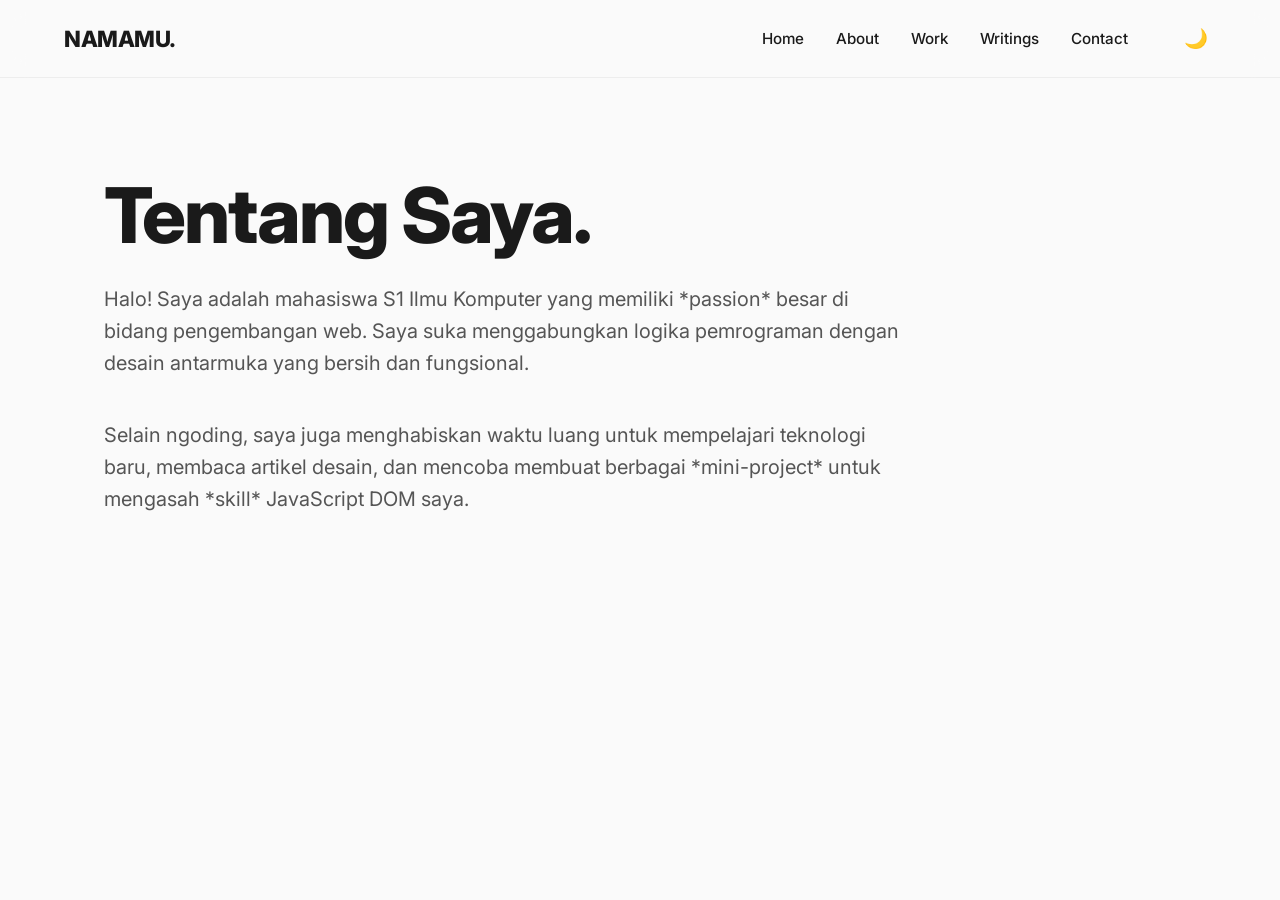
==== about.html @ 1f4ce3ba "Add files via upload" ====
<!DOCTYPE html>
<html lang="id">
<head>
    <meta charset="UTF-8">
    <meta name="viewport" content="width=device-width, initial-scale=1.0">
    <title>About - Portofolio Minimalis</title>
    <link href="https://fonts.googleapis.com/css2?family=Inter:wght@400;500;600;800&display=swap" rel="stylesheet">
    <link rel="stylesheet" href="style.css">
</head>
<body>

    <header>
        <div class="logo">NAMAMU.</div>
        <nav>
            <ul class="nav-links">
                <li><a href="index.html">Home</a></li>
                <li><a href="about.html">About</a></li>
                <li><a href="work.html">Work</a></li>
                <li><a href="writings.html">Writings</a></li>
                <li><a href="contact.html">Contact</a></li>
            </ul>
            <button class="theme-toggle" id="theme-btn">🌙</button>
        </nav>
    </header>

    <main>
        <section class="hero" style="min-height: auto; padding-top: 2rem;">
            <h1>Tentang Saya.</h1>
            <p style="max-width: 800px;">
                Halo! Saya adalah mahasiswa S1 Ilmu Komputer yang memiliki *passion* besar di bidang pengembangan web. Saya suka menggabungkan logika pemrograman dengan desain antarmuka yang bersih dan fungsional.
            </p>
            <p style="max-width: 800px;">
                Selain ngoding, saya juga menghabiskan waktu luang untuk mempelajari teknologi baru, membaca artikel desain, dan mencoba membuat berbagai *mini-project* untuk mengasah *skill* JavaScript DOM saya.
            </p>
        </section>
    </main>

    <script src="scripts.js"></script>
</body>
</html>
---- style.css ----
/* Reset & Base */
* {
    margin: 0;
    padding: 0;
    box-sizing: border-box;
    /* Ini yang sudah diperbaiki! */
}

body {
    font-family: 'Inter', 'Segoe UI', Tahoma, Geneva, Verdana, sans-serif;
    background-color: #fafafa;
    color: #1a1a1a;
    line-height: 1.6;
    transition: background-color 0.4s ease, color 0.4s ease;
}

/* Dark Mode Variables */
body.dark-mode {
    background-color: #121212;
    color: #f5f5f5;
}

/* Header & Nav (Responsive & Sticky) */
header {
    position: sticky;
    top: 0;
    width: 100%;
    background-color: rgba(250, 250, 250, 0.8);
    backdrop-filter: blur(12px);
    /* Efek blur ala web modern */
    -webkit-backdrop-filter: blur(12px);
    border-bottom: 1px solid rgba(0, 0, 0, 0.05);
    z-index: 1000;
    padding: 1.2rem 5%;
    display: flex;
    justify-content: space-between;
    align-items: center;
}

body.dark-mode header {
    background-color: rgba(18, 18, 18, 0.8);
    border-bottom: 1px solid rgba(255, 255, 255, 0.1);
}

.logo {
    font-weight: 800;
    font-size: 1.4rem;
    letter-spacing: -0.5px;
}

/* Navigasi */
nav {
    display: flex;
    align-items: center;
    gap: 3rem;
}

.nav-links {
    display: flex;
    gap: 2rem;
    list-style: none;
}

.nav-links a {
    text-decoration: none;
    color: inherit;
    font-weight: 500;
    font-size: 0.95rem;
    position: relative;
    padding-bottom: 5px;
}

/* Efek garis bawah saat disentuh (hover) */
.nav-links a::after {
    content: '';
    position: absolute;
    width: 0;
    height: 2px;
    bottom: 0;
    left: 0;
    background-color: #007bff;
    transition: width 0.3s ease;
}

.nav-links a:hover::after {
    width: 100%;
}

/* Tombol Dark Mode */
.theme-toggle {
    background: none;
    border: none;
    cursor: pointer;
    font-size: 1.2rem;
    padding: 0.5rem;
    color: inherit;
    transition: transform 0.2s;
}

.theme-toggle:hover {
    transform: scale(1.1);
}

/* Main Content & Layout */
main {
    max-width: 1200px;
    margin: 0 auto;
    padding: 4rem 5%;
}

/* Hero Section (Halaman Utama) */
.hero {
    min-height: 70vh;
    display: flex;
    flex-direction: column;
    justify-content: center;
    align-items: flex-start;
}

.hero h1 {
    /* Ukuran font responsif mengikuti lebar layar */
    font-size: clamp(3rem, 6vw, 5.5rem);
    line-height: 1.1;
    font-weight: 800;
    letter-spacing: -2px;
    margin-bottom: 1.5rem;
}

.hero p {
    font-size: clamp(1rem, 2vw, 1.25rem);
    max-width: 600px;
    color: #555;
    margin-bottom: 2.5rem;
}

body.dark-mode .hero p {
    color: #bbb;
}

/* Tombol Elegan */
.btn {
    display: inline-block;
    padding: 1rem 2.5rem;
    background-color: #1a1a1a;
    color: #fff;
    text-decoration: none;
    border-radius: 50px;
    font-weight: 600;
    transition: all 0.3s ease;
    border: 1px solid transparent;
}

.btn:hover {
    background-color: #333;
    box-shadow: 0 10px 20px rgba(0, 0, 0, 0.1);
    transform: translateY(-2px);
}

body.dark-mode .btn {
    background-color: #f5f5f5;
    color: #121212;
}

body.dark-mode .btn:hover {
    background-color: #fff;
    box-shadow: 0 10px 20px rgba(255, 255, 255, 0.1);
}

/* Articles List (writings.html) */
.articles-list {
    display: flex;
    flex-direction: column;
    gap: 3rem;
    max-width: 800px;
}

.article-item {
    border-bottom: 1px solid rgba(0, 0, 0, 0.1);
    padding-bottom: 2rem;
}

body.dark-mode .article-item {
    border-bottom: 1px solid rgba(255, 255, 255, 0.1);
}

.article-date {
    font-size: 0.9rem;
    color: #888;
    margin-bottom: 0.5rem;
    text-transform: uppercase;
    letter-spacing: 1px;
}

body.dark-mode .article-date {
    color: #999;
}

.article-item h2 {
    font-size: 1.8rem;
    font-weight: 800;
    margin-bottom: 1rem;
    letter-spacing: -0.5px;
}

.article-item h2 a {
    text-decoration: none;
    color: inherit;
    transition: color 0.3s ease;
}

.article-item h2 a:hover {
    color: #007bff;
}

.article-excerpt {
    color: #555;
    margin-bottom: 1.5rem;
    font-size: 1.05rem;
}

body.dark-mode .article-excerpt {
    color: #bbb;
}

.read-more {
    font-weight: 600;
    color: #1a1a1a;
    text-decoration: none;
    display: inline-flex;
    align-items: center;
    gap: 0.5rem;
    transition: color 0.3s ease, transform 0.3s ease;
}

body.dark-mode .read-more {
    color: #f5f5f5;
}

.read-more:hover {
    color: #007bff;
    transform: translateX(5px);
}

/* Projects Grid (work.html) */
.projects-grid {
    display: grid;
    grid-template-columns: repeat(auto-fill, minmax(300px, 1fr));
    gap: 2rem;
}

.project-card {
    background-color: #fff;
    border: 1px solid rgba(0, 0, 0, 0.05);
    border-radius: 12px;
    padding: 2.5rem 2rem;
    transition: transform 0.3s ease, box-shadow 0.3s ease;
}

body.dark-mode .project-card {
    background-color: #1a1a1a;
    border-color: rgba(255, 255, 255, 0.05);
}

.project-card:hover {
    transform: translateY(-5px);
    box-shadow: 0 10px 30px rgba(0, 0, 0, 0.05);
}

body.dark-mode .project-card:hover {
    box-shadow: 0 10px 30px rgba(255, 255, 255, 0.05);
}

.project-content h3 {
    font-size: 1.5rem;
    margin-bottom: 1rem;
    font-weight: 800;
}

.project-content p {
    color: #555;
    margin-bottom: 2rem;
}

body.dark-mode .project-content p {
    color: #bbb;
}

.project-links {
    display: flex;
    gap: 1rem;
    flex-wrap: wrap;
}

.btn-outline {
    display: inline-block;
    padding: 0.6rem 1.2rem;
    border: 1px solid #1a1a1a;
    color: #1a1a1a;
    text-decoration: none;
    border-radius: 50px;
    font-size: 0.9rem;
    font-weight: 600;
    transition: all 0.3s ease;
}

.btn-outline:hover {
    background-color: #1a1a1a;
    color: #fff;
}

body.dark-mode .btn-outline {
    border-color: #f5f5f5;
    color: #f5f5f5;
}

body.dark-mode .btn-outline:hover {
    background-color: #f5f5f5;
    color: #121212;
}

/* Contact Layout (contact.html) */
.contact-container {
    display: grid;
    grid-template-columns: 1fr 2fr;
    gap: 4rem;
}

@media (max-width: 768px) {
    .contact-container {
        grid-template-columns: 1fr;
    }
}

.contact-info h3 {
    font-size: 1.5rem;
    margin-bottom: 1rem;
    font-weight: 800;
}

.contact-info p {
    margin-bottom: 2rem;
    color: #555;
}

body.dark-mode .contact-info p {
    color: #bbb;
}

.contact-info a {
    color: inherit;
    text-decoration: none;
    transition: color 0.3s ease;
}

.contact-info a:hover {
    color: #007bff;
}

.social-links {
    display: flex;
    flex-direction: column;
    gap: 1rem;
}

.form-group {
    margin-bottom: 1.5rem;
}

.form-group label {
    display: block;
    margin-bottom: 0.5rem;
    font-weight: 600;
    font-size: 0.9rem;
}

.form-group input,
.form-group textarea {
    width: 100%;
    padding: 1rem;
    border: 1px solid rgba(0, 0, 0, 0.1);
    border-radius: 8px;
    background-color: #fff;
    font-family: inherit;
    font-size: 1rem;
    color: inherit;
    transition: border-color 0.3s ease;
}

.form-group input:focus,
.form-group textarea:focus {
    outline: none;
    border-color: #007bff;
}

body.dark-mode .form-group input,
body.dark-mode .form-group textarea {
    background-color: #1a1a1a;
    border-color: rgba(255, 255, 255, 0.1);
}

body.dark-mode .form-group input:focus,
body.dark-mode .form-group textarea:focus {
    border-color: #007bff;
}
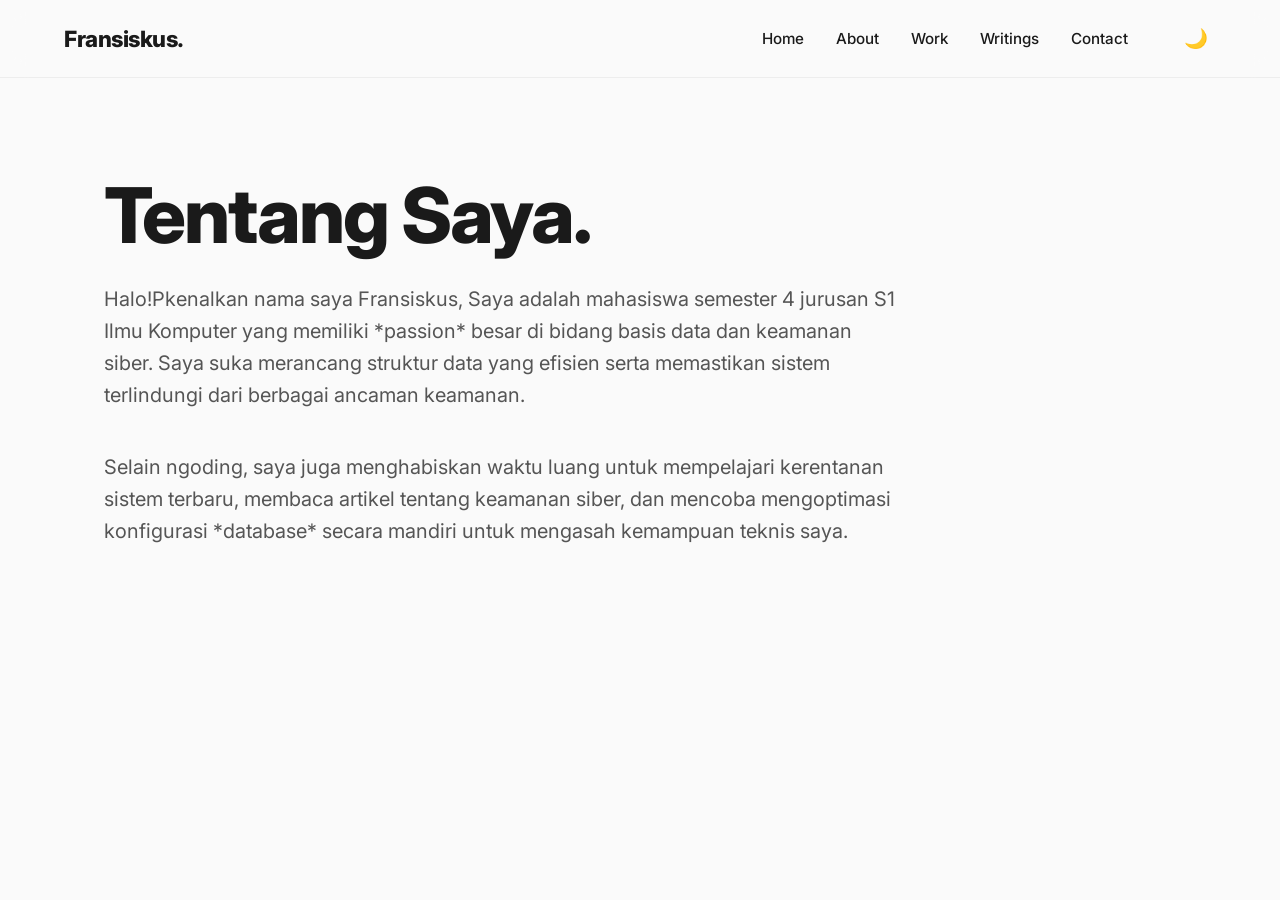
==== commit 8686729f: "Add files via upload" ====
--- a/about.html
+++ b/about.html
@@ -10,7 +10,7 @@
 <body>
 
     <header>
-        <div class="logo">NAMAMU.</div>
+        <div class="logo">Fransiskus.</div>
         <nav>
             <ul class="nav-links">
                 <li><a href="index.html">Home</a></li>
@@ -27,10 +27,10 @@
         <section class="hero" style="min-height: auto; padding-top: 2rem;">
             <h1>Tentang Saya.</h1>
             <p style="max-width: 800px;">
-                Halo! Saya adalah mahasiswa S1 Ilmu Komputer yang memiliki *passion* besar di bidang pengembangan web. Saya suka menggabungkan logika pemrograman dengan desain antarmuka yang bersih dan fungsional.
+                Halo!Pkenalkan nama saya Fransiskus, Saya adalah mahasiswa semester 4 jurusan S1 Ilmu Komputer yang memiliki *passion* besar di bidang basis data dan keamanan siber. Saya suka merancang struktur data yang efisien serta memastikan sistem terlindungi dari berbagai ancaman keamanan.
             </p>
             <p style="max-width: 800px;">
-                Selain ngoding, saya juga menghabiskan waktu luang untuk mempelajari teknologi baru, membaca artikel desain, dan mencoba membuat berbagai *mini-project* untuk mengasah *skill* JavaScript DOM saya.
+                Selain ngoding, saya juga menghabiskan waktu luang untuk mempelajari kerentanan sistem terbaru, membaca artikel tentang keamanan siber, dan mencoba mengoptimasi konfigurasi *database* secara mandiri untuk mengasah kemampuan teknis saya.
             </p>
         </section>
     </main>
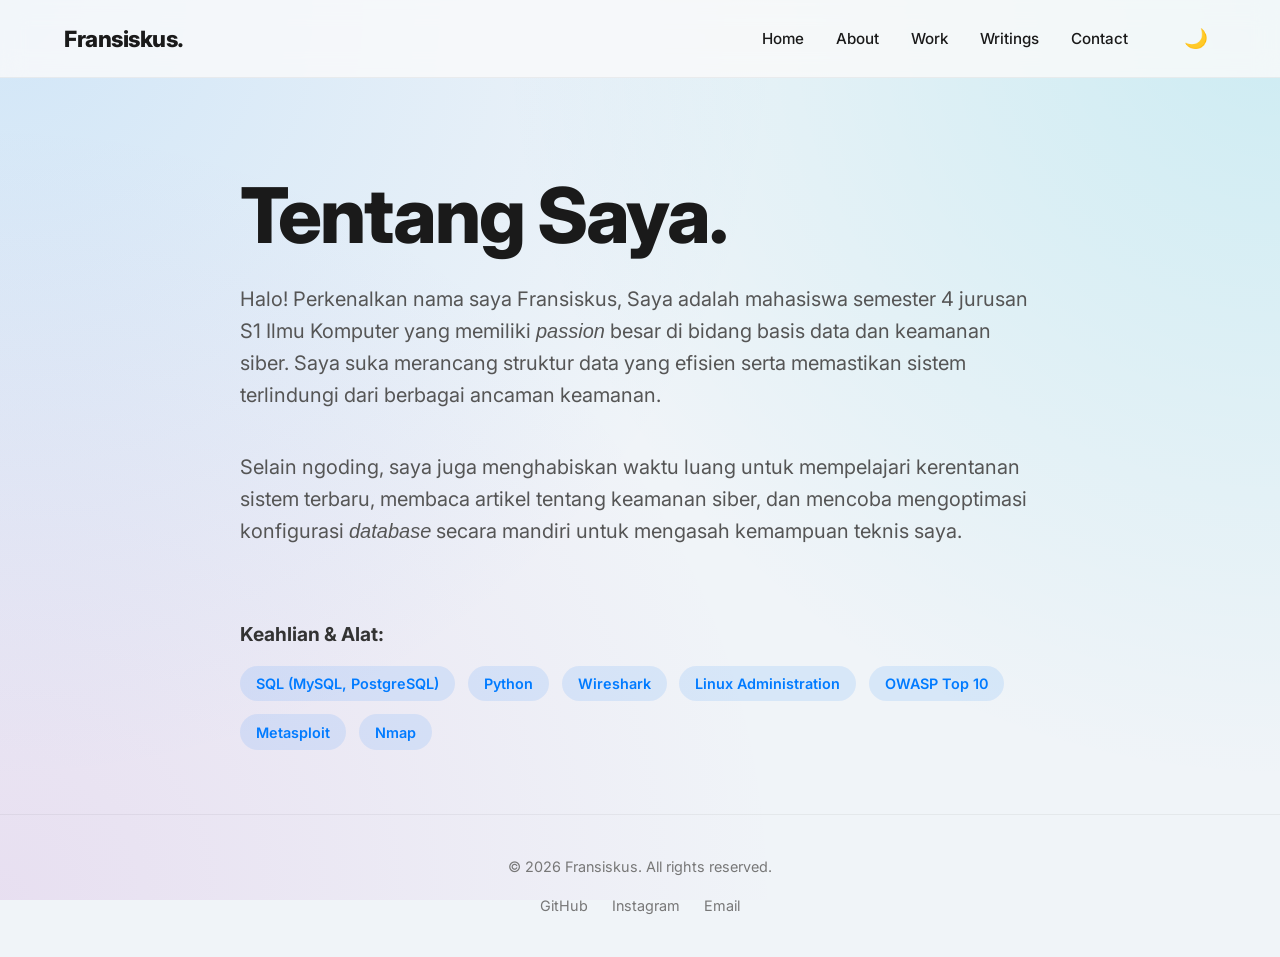
==== commit 360890cf: "Add files via upload" ====
--- a/about.html
+++ b/about.html
@@ -27,13 +27,35 @@
         <section class="hero" style="min-height: auto; padding-top: 2rem;">
             <h1>Tentang Saya.</h1>
             <p style="max-width: 800px;">
-                Halo!Pkenalkan nama saya Fransiskus, Saya adalah mahasiswa semester 4 jurusan S1 Ilmu Komputer yang memiliki *passion* besar di bidang basis data dan keamanan siber. Saya suka merancang struktur data yang efisien serta memastikan sistem terlindungi dari berbagai ancaman keamanan.
+                Halo! Perkenalkan nama saya Fransiskus, Saya adalah mahasiswa semester 4 jurusan S1 Ilmu Komputer yang memiliki <i>passion</i> besar di bidang basis data dan keamanan siber. Saya suka merancang struktur data yang efisien serta memastikan sistem terlindungi dari berbagai ancaman keamanan.
             </p>
             <p style="max-width: 800px;">
-                Selain ngoding, saya juga menghabiskan waktu luang untuk mempelajari kerentanan sistem terbaru, membaca artikel tentang keamanan siber, dan mencoba mengoptimasi konfigurasi *database* secara mandiri untuk mengasah kemampuan teknis saya.
+                Selain ngoding, saya juga menghabiskan waktu luang untuk mempelajari kerentanan sistem terbaru, membaca artikel tentang keamanan siber, dan mencoba mengoptimasi konfigurasi <i>database</i> secara mandiri untuk mengasah kemampuan teknis saya.
             </p>
+            
+            <div class="tech-stack" style="max-width: 800px;">
+                <h3>Keahlian & Alat:</h3>
+                <ul class="stack-list">
+                    <li>SQL (MySQL, PostgreSQL)</li>
+                    <li>Python</li>
+                    <li>Wireshark</li>
+                    <li>Linux Administration</li>
+                    <li>OWASP Top 10</li>
+                    <li>Metasploit</li>
+                    <li>Nmap</li>
+                </ul>
+            </div>
         </section>
     </main>
+
+    <footer>
+        <p>&copy; 2026 Fransiskus. All rights reserved.</p>
+        <div class="footer-links">
+            <a href="https://github.com/FxNovryandhikaW" target="_blank">GitHub</a>
+            <a href="https://www.instagram.com/mor_xave?igsh=MXFkemphZzdudDBiaA==" target="_blank">Instagram</a>
+            <a href="mailto:novryandhykawidyanto@gmail.com">Email</a>
+        </div>
+    </footer>
 
     <script src="scripts.js"></script>
 </body>
--- a/style.css
+++ b/style.css
@@ -8,16 +8,39 @@
 
 body {
     font-family: 'Inter', 'Segoe UI', Tahoma, Geneva, Verdana, sans-serif;
-    background-color: #fafafa;
+    background-color: #f0f4f8; /* Base color slightly bluer/darker to contrast with gradient */
+    background-image: 
+        radial-gradient(circle at 0% 0%, rgba(33, 150, 243, 0.15) 0%, transparent 50%),
+        radial-gradient(circle at 100% 0%, rgba(0, 188, 212, 0.15) 0%, transparent 50%),
+        radial-gradient(circle at 0% 100%, rgba(156, 39, 176, 0.1) 0%, transparent 50%);
+    background-size: cover;
+    background-attachment: fixed;
+    background-repeat: no-repeat;
     color: #1a1a1a;
     line-height: 1.6;
     transition: background-color 0.4s ease, color 0.4s ease;
+    display: flex;
+    flex-direction: column;
+    min-height: 100vh;
+}
+
+/* Animations */
+@keyframes fadeIn {
+    from { opacity: 0; transform: translateY(20px); }
+    to { opacity: 1; transform: translateY(0); }
 }
 
 /* Dark Mode Variables */
 body.dark-mode {
-    background-color: #121212;
-    color: #f5f5f5;
+    background-color: #0b0f19;
+    background-image: 
+        radial-gradient(at 0% 0%, hsla(210, 100%, 15%, 0.6) 0px, transparent 50%),
+        radial-gradient(at 100% 0%, hsla(210, 100%, 10%, 0.4) 0px, transparent 50%),
+        linear-gradient(rgba(255, 255, 255, 0.02) 1px, transparent 1px),
+        linear-gradient(90deg, rgba(255, 255, 255, 0.02) 1px, transparent 1px);
+    background-size: 100% 100%, 100% 100%, 30px 30px, 30px 30px;
+    background-attachment: fixed;
+    color: #e5e7eb;
 }
 
 /* Header & Nav (Responsive & Sticky) */
@@ -106,6 +129,8 @@
     max-width: 1200px;
     margin: 0 auto;
     padding: 4rem 5%;
+    flex: 1;
+    animation: fadeIn 0.8s ease-out forwards;
 }
 
 /* Hero Section (Halaman Utama) */
@@ -249,15 +274,17 @@
 }
 
 .project-card {
-    background-color: #fff;
-    border: 1px solid rgba(0, 0, 0, 0.05);
+    background-color: rgba(255, 255, 255, 0.4); /* Glassmorphism light */
+    backdrop-filter: blur(16px);
+    -webkit-backdrop-filter: blur(16px);
+    border: 1px solid rgba(255, 255, 255, 0.5);
     border-radius: 12px;
     padding: 2.5rem 2rem;
-    transition: transform 0.3s ease, box-shadow 0.3s ease;
+    transition: transform 0.3s ease, box-shadow 0.3s ease, background-color 0.3s ease;
 }
 
 body.dark-mode .project-card {
-    background-color: #1a1a1a;
+    background-color: rgba(20, 20, 20, 0.4); /* Glassmorphism dark */
     border-color: rgba(255, 255, 255, 0.05);
 }
 
@@ -401,4 +428,104 @@
 body.dark-mode .form-group input:focus,
 body.dark-mode .form-group textarea:focus {
     border-color: #007bff;
+}
+
+/* --- Tech Stack Section --- */
+.tech-stack {
+    margin-top: 2rem;
+}
+
+.tech-stack h3 {
+    margin-bottom: 1rem;
+    font-size: 1.2rem;
+    color: #333;
+}
+
+body.dark-mode .tech-stack h3 {
+    color: #ccc;
+}
+
+.stack-list {
+    display: flex;
+    flex-wrap: wrap;
+    gap: 0.8rem;
+    list-style: none;
+}
+
+.stack-list li {
+    background-color: rgba(0, 123, 255, 0.1);
+    color: #007bff;
+    padding: 0.4rem 1rem;
+    border-radius: 50px;
+    font-size: 0.9rem;
+    font-weight: 600;
+    transition: background-color 0.3s ease, color 0.3s ease;
+}
+
+body.dark-mode .stack-list li {
+    background-color: rgba(0, 123, 255, 0.2);
+    color: #4da3ff;
+}
+
+.stack-list li:hover {
+    background-color: #007bff;
+    color: #fff;
+}
+
+/* --- Footer --- */
+footer {
+    text-align: center;
+    padding: 2.5rem 5%;
+    border-top: 1px solid rgba(0, 0, 0, 0.05);
+    margin-top: auto;
+    font-size: 0.9rem;
+    color: #777;
+    display: flex;
+    flex-direction: column;
+    align-items: center;
+    gap: 1rem;
+}
+
+body.dark-mode footer {
+    border-top: 1px solid rgba(255, 255, 255, 0.05);
+    color: #888;
+}
+
+.footer-links {
+    display: flex;
+    gap: 1.5rem;
+}
+
+.footer-links a {
+    color: inherit;
+    text-decoration: none;
+    transition: color 0.3s ease;
+}
+
+.footer-links a:hover {
+    color: #007bff;
+}
+
+/* --- Scroll Reveal Animations --- */
+.reveal {
+    opacity: 0;
+    transform: translateY(30px);
+    transition: all 0.8s cubic-bezier(0.5, 0, 0, 1);
+}
+
+.reveal.active {
+    opacity: 1;
+    transform: translateY(0);
+}
+
+/* Cursor Custom Typewriter Blinker */
+#typewriter::after {
+    content: '|';
+    animation: blink 1s infinite;
+    color: #00b4d8;
+}
+
+@keyframes blink {
+    0%, 100% { opacity: 1; }
+    50% { opacity: 0; }
 }
